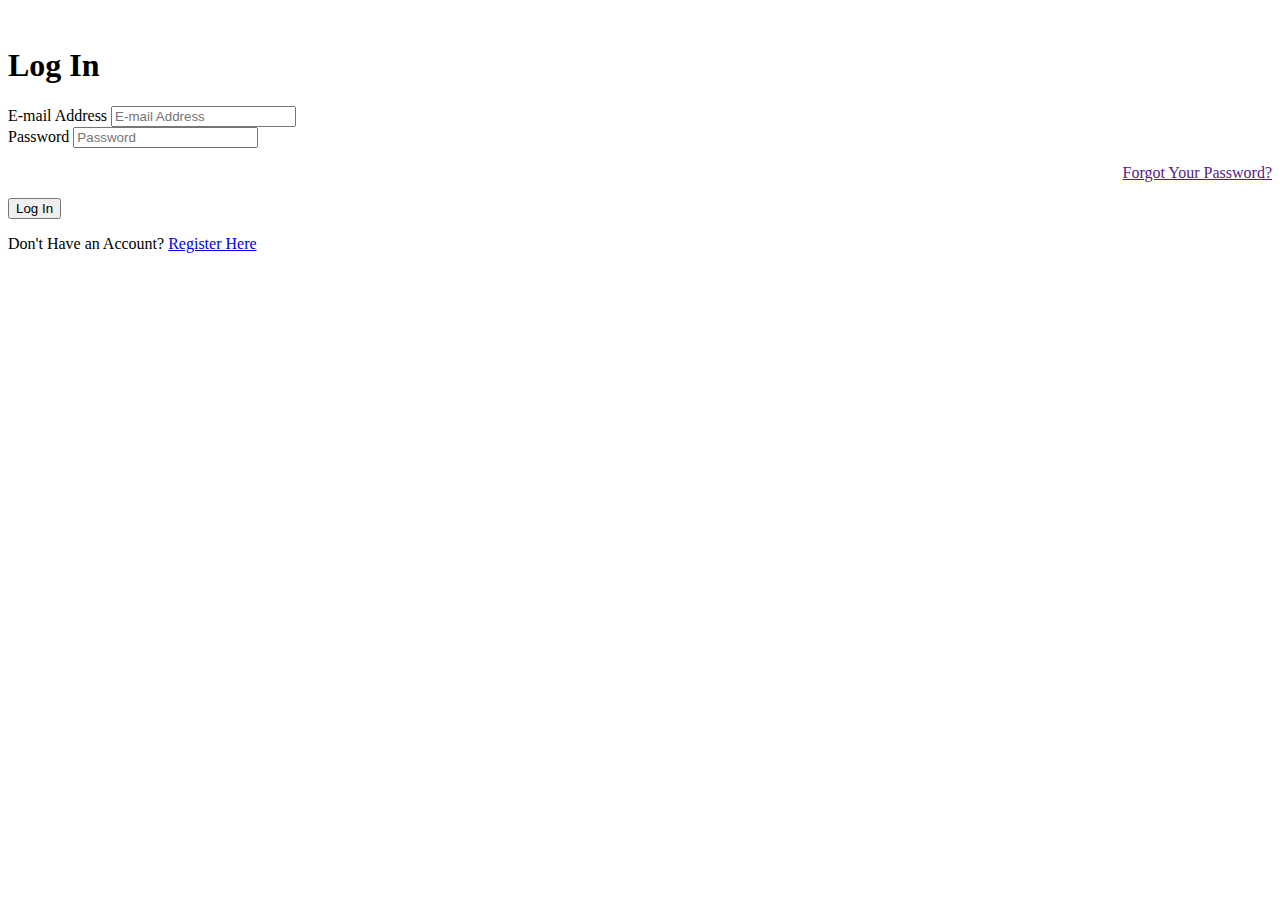
==== login.html @ 68125bc8 "first commit" ====
<!DOCTYPE html> 
<html lang="en">
<head> 
    <meta charset="UTF-8">
    <meta http-equiv="X-UA-Compatible" content="IE=edge">
    <meta name="viewport" content="width=device-width, initial-scale=1.0">
    <title>Document</title>
    <link rel="stylesheet" href="css/styles.css">
</head>
<body>
    <div class="container-between">
        <div class="image">
            <img class="img-form-1" src="image/logo-background.png" alt="">
            <img class="img-form-2" src="image/logo-background-full.png" alt="">
            <img class="img-form-3" src="image/logo-background-full-small.png" style="max-width: 40vh" alt="">
        </div>
        <div>
            <h1 class="title">Log In</h1>
            <form action="">
                <div class="container-between">
                    <label class="form-label" for="inputEmail">E-mail Address</label>
                    <input class="form-input" type="email" placeholder="E-mail Address" id="inputEmail" required>
                </div>
                <div class="container-between">
                    <label class="form-label" for="inputPassword">Password</label>
                    <input class="form-input" type="password" placeholder="Password" id="inputPassword" required>
                </div>
                <p style="text-align: right;"><a href="">Forgot Your Password?</a></p>
                <input class="form-button" type="button" value="Log In">
                <p>Don't Have an Account? <a href="register.html">Register Here</a></p>
            </form>
        </div>
    </div>
</body>
</html>
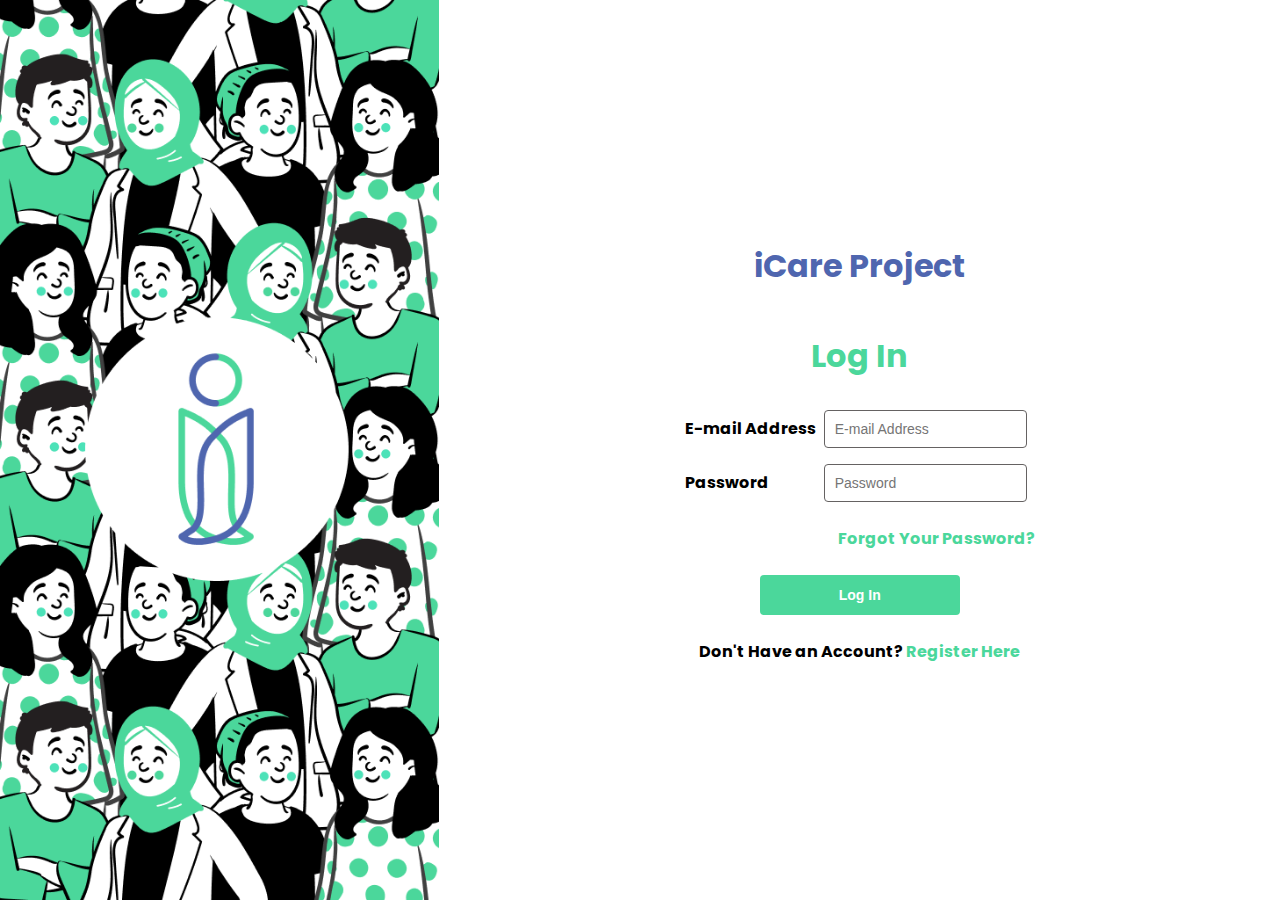
==== commit 0ea60f89: "second-commit" ====
--- a/login.html
+++ b/login.html
@@ -4,32 +4,36 @@
     <meta charset="UTF-8">
     <meta http-equiv="X-UA-Compatible" content="IE=edge">
     <meta name="viewport" content="width=device-width, initial-scale=1.0">
-    <title>Document</title>
+    <title>iCare Project - Login Page</title>
     <link rel="stylesheet" href="css/styles.css">
+    <link rel="icon" href="image/icon.png">
 </head>
 <body>
-    <div class="container-between">
-        <div class="image">
-            <img class="img-form-1" src="image/logo-background.png" alt="">
-            <img class="img-form-2" src="image/logo-background-full.png" alt="">
-            <img class="img-form-3" src="image/logo-background-full-small.png" style="max-width: 40vh" alt="">
-        </div>
-        <div>
+    <div class="container-flex-start">
+        <!-- Image -->
+        <div class="loginRegisterImage"></div>
+        <!-- Login Form -->
+        <div class="form-content">
+            <a href="index.html" style="text-decoration: none;"><h1 class="web-name">iCare Project</h1></a>
             <h1 class="title">Log In</h1>
-            <form action="">
+            <form action="profile.html">
                 <div class="container-between">
-                    <label class="form-label" for="inputEmail">E-mail Address</label>
-                    <input class="form-input" type="email" placeholder="E-mail Address" id="inputEmail" required>
+                    <label class="form-label" for="loginEmail">E-mail Address</label>
+                    <input class="form-input" type="email" placeholder="E-mail Address" id="loginEmail" required>
                 </div>
+                <span id="loginEmailInvalid" class="form-invalid"></span>
                 <div class="container-between">
-                    <label class="form-label" for="inputPassword">Password</label>
-                    <input class="form-input" type="password" placeholder="Password" id="inputPassword" required>
+                    <label class="form-label" for="loginPassword">Password</label>
+                    <input class="form-input" type="password" placeholder="Password" id="loginPassword" required>
                 </div>
+                <span id="loginPasswordInvalid" class="form-invalid"></span>
                 <p style="text-align: right;"><a href="">Forgot Your Password?</a></p>
-                <input class="form-button" type="button" value="Log In">
+                <input id="buttonLogin" class="form-button" type="submit" value="Log In">
                 <p>Don't Have an Account? <a href="register.html">Register Here</a></p>
             </form>
         </div>
     </div>
+    <script src="https://code.jquery.com/jquery-3.6.0.js" integrity="sha256-H+K7U5CnXl1h5ywQfKtSj8PCmoN9aaq30gDh27Xc0jk=" crossorigin="anonymous"></script>
+    <script src="js/validation.js"></script>
 </body>
 </html>--- a/css/styles.css
+++ b/css/styles.css
@@ -0,0 +1,430 @@
+@import url('https://fonts.googleapis.com/css2?family=Poppins:ital,wght@0,100;0,200;0,300;0,400;0,500;0,600;0,700;0,800;0,900;1,100;1,200;1,300;1,400;1,500;1,600;1,700;1,800;1,900&display=swap');
+
+/* Landing Page */
+
+html {
+    scroll-behavior: smooth;
+}
+
+body{
+    margin: 0;
+    font-family: 'Poppins', sans-serif;
+}
+
+nav{
+    padding: 8px 0;
+    align-items: center;
+    display: flex;
+}
+
+.white {
+    background-color: white;
+    color: black;
+}
+
+.nav-list {
+    list-style-type: none;
+    align-items: center;
+    display: flex;
+    justify-content: space-around;
+}
+
+.nav-element {
+    display: inline;
+    align-items: center;
+    margin-left: 20px;
+    font-weight: bold;
+    align-items: center;
+    text-align: center;
+}
+
+.nav-element a {
+    text-decoration: none;
+    color: white;
+}
+
+.line {
+    width: 40px;
+    height: 4px;
+    background-color: white;
+    margin: 8px;
+}
+
+/* Navbar Hamburger */
+
+.hamburger {
+    display: none;
+}
+
+.hamburger input{
+    position: absolute;
+    width: 40px;
+    height: 30px;
+    left: -7px;
+    top: 5px;
+    opacity: 0.0;
+    cursor: pointer;
+    z-index: 4;
+    color: #fff;
+}
+
+.hamburger div {
+    display: block;
+    width: 28px;
+    height: 3px;
+    background-color: #fdfdfd;
+    border-radius: 5px;
+    transition: all 0.5s;
+   
+    
+}
+
+/* Navbar Animation */
+
+.hamburger div:nth-child(2){
+    transform-origin: 0 0;
+}
+.hamburger div:nth-child(4){
+    transform-origin: 0 100%;
+}
+
+.hamburger input:checked ~ div:nth-child(2){
+    background-color: #fff;
+    transform: rotate(45deg) translate(0.7px, 4px);
+}
+
+.hamburger input:checked ~ div:nth-child(4){
+    background-color: #fff;
+    transform: rotate(-45deg) translate(-3px, -3px);
+}
+
+.hamburger input:checked ~ div:nth-child(3){
+    opacity: 0;
+    transform: scale(0);
+}
+
+/* Landing Page - About Us Section */
+
+.about-image {
+    max-height: 60vh;
+}
+
+.container, .container-column, .container-between, .container-row{
+    display: flex;
+    justify-content: center;
+    align-items: center;
+}
+
+.container-between {
+    text-align: center;
+    justify-content: space-between;
+}
+
+.container-column {
+    flex-direction: column;
+}
+
+/* Landing Page - Features Section */
+
+.features {
+    padding: 1vh 0;
+    text-align: center;
+}
+
+.feature-list{
+    display: flex;
+    align-items: center;
+    justify-content: center;
+    flex-direction: column;
+    text-align: center;
+    margin: 16px 32px;
+}
+
+.green {
+    background-color: #4BD79B;
+}
+
+
+.feature-icon {
+    width: 100px;
+    height: 100px;
+    border-radius: 100%;    
+}
+
+#feature-icon-1{
+    content: url('../image/landing/feature-icon-1.png');
+}
+
+#feature-icon-2{
+    content: url('../image/landing/feature-icon-2.png');
+}
+
+#feature-icon-3{
+    content: url('../image/landing/feature-icon-3.png');
+}
+
+.feature-text {
+    max-width: 25vh;
+}
+
+/* Landing Page - Quotes Section */
+
+.quote-active {
+    display: inline-block;
+    text-align: center;
+}
+
+.quote-inactive {
+    display: none;
+}
+
+.quote-person {
+    width: 100px;
+    height: 100px;
+    border-radius: 100%;
+    margin: auto;
+}
+
+#quote-person-1{
+    content: url('../image/landing/quote-person-1.png');
+}
+
+#quote-person-2{
+    content: url('../image/landing/quote-person-2.png');
+}
+
+#quote-person-3{
+    content: url('../image/landing/quote-person-3.png');
+}
+
+/* Landing Page - Sign Up Section */
+
+.sign-up {
+    padding: 12vh 0;
+    text-align: center;
+}
+
+/* Landing Page - Contact Section */
+
+.contact {
+    text-align: center;
+    padding: 4vh 0;
+}
+
+.contact-icon {
+    max-width: 24px;
+    margin: 0 8px;
+}
+
+/* Login and Sign Up Page */
+
+.form-label {
+    font-weight: bold;
+    display: inline-block;
+ }
+
+.form-content{
+    width: 100%; justify-content: 
+    center; display: flex; 
+    flex-direction: column; 
+    align-items: center; 
+    text-align: center;
+}
+
+.form-input {
+    margin: 8px;
+    padding: 10px;
+    font-size: 14px;
+    border-radius: 4px;
+    border: 1px solid #656262;
+}
+
+.form-input:focus {
+    border: 1px solid #4BD79B;
+    box-shadow: 0 0 3px#4BD79B;
+    outline: none;
+}
+
+.form-button {
+    padding: 12px 0;
+    width: 200px;
+    background-color: #4BD79B;
+    color: white;
+    font-size: 14px;
+    font-weight: bold;
+    border: none;
+    border-radius: 4px;
+    transition: 0.4s ease;
+    margin: 8px 0;
+}
+
+.form-invalid {
+    color: #EC7575;
+    text-align: center;
+}
+
+.form-button:hover {
+    background-color: #4CE2B8;
+}
+
+p {
+    font-weight: bold;
+}
+
+p a {
+    text-decoration: none;
+    color: #4BD79B;
+}
+
+p a:hover {
+    color: #4CE2B8;
+}
+
+.web-name {
+    color: #4F66AF;;
+}
+
+.title {
+    color: #4BD79B;
+}
+
+.loginRegisterImage {
+    content: url('../image/loginregister/default-logo-background.png');
+    object-fit: cover;
+    max-height: 100vh;
+}
+
+.container-flex-start{
+    display: flex; 
+    justify-content: flex-start;
+    align-items: center
+}
+
+@media screen and (max-width: 768px){
+    .hamburger{
+        display: block;
+        z-index: 3;
+    }
+
+    nav ul{
+        position: absolute;
+        right: 0;
+        top: 40px;
+        height: 90vh;
+        bottom: 90vh;
+        width: 100%;
+        justify-content: space-evenly(10px);
+        align-items: center;
+        transition: all 1s;
+        flex-direction: column;
+        z-index: -1;
+        background-color: #4BD79B;
+        transform: translateX(-100%);
+        opacity: 0;
+        z-index: 0;
+        border-bottom-left-radius: 2vh;
+        border-bottom-right-radius: 2vh;
+    }
+
+    nav ul.slide{
+        opacity: 1;
+        transform: translateX(0);
+    }
+
+    .nav-element{
+        width: 50%;
+    }
+
+    .container, .container-between, .container-flex-start{
+        flex-direction: column;
+    }
+
+    .loginRegisterImage {
+        content: url('../image/loginregister/medium-logo-background.png');
+    }
+
+}
+
+@media screen and (max-width: 375px) and (min-width: 0px){
+
+    .about-image{
+        max-height: 10vh;
+    }
+
+    h1, h2, h3, h4, p, .form-input, .form-label {
+        font-size: 0.75rem;
+    }
+
+    .form-input {
+        padding: 5px;
+        border-radius: 4px;
+        border: 1px solid #656262;
+    }
+
+    .hamburger{
+        display: block;
+        z-index: 3;
+    }
+
+    nav ul{
+        position: absolute;
+        right: 0;
+        top: 20px;
+        height: 40vh;
+        justify-content: space-evenly;
+        align-items: center;
+        transition: all 1s;
+        flex-direction: column;
+        z-index: -1;
+        background-color: #4BD79B;
+        width: 100%;
+        transform: translateX(-100%);
+        opacity: 0;
+        z-index: 0;
+        border-bottom-left-radius: 2vh;
+        border-bottom-right-radius: 2vh;
+    }
+
+    .nav-element {
+        display: inline;
+        align-items: center;
+        font-weight: bold;
+        align-items: center;
+        text-align: center;
+        font-size: 8px;
+    }
+
+    nav ul.slide{
+        opacity: 1;
+        transform: translateX(0);
+    }
+
+    .container, .container-between{
+        flex-direction: column;
+    }
+
+    .feature-list{
+        margin: 16px 0;
+    }
+
+    .feature-icon, .quote-person {
+        width: 50px;
+        height: 50px;
+    }
+
+    .loginRegisterImage {
+        content: url('../image/loginregister/small-logo-background.png');
+        object-fit: cover;
+    }
+
+    .form-button{
+        max-width: 50px;
+        font-size: 6px;
+    }
+
+    .contact-icon{
+        max-width: 12px;
+    }
+
+}
+
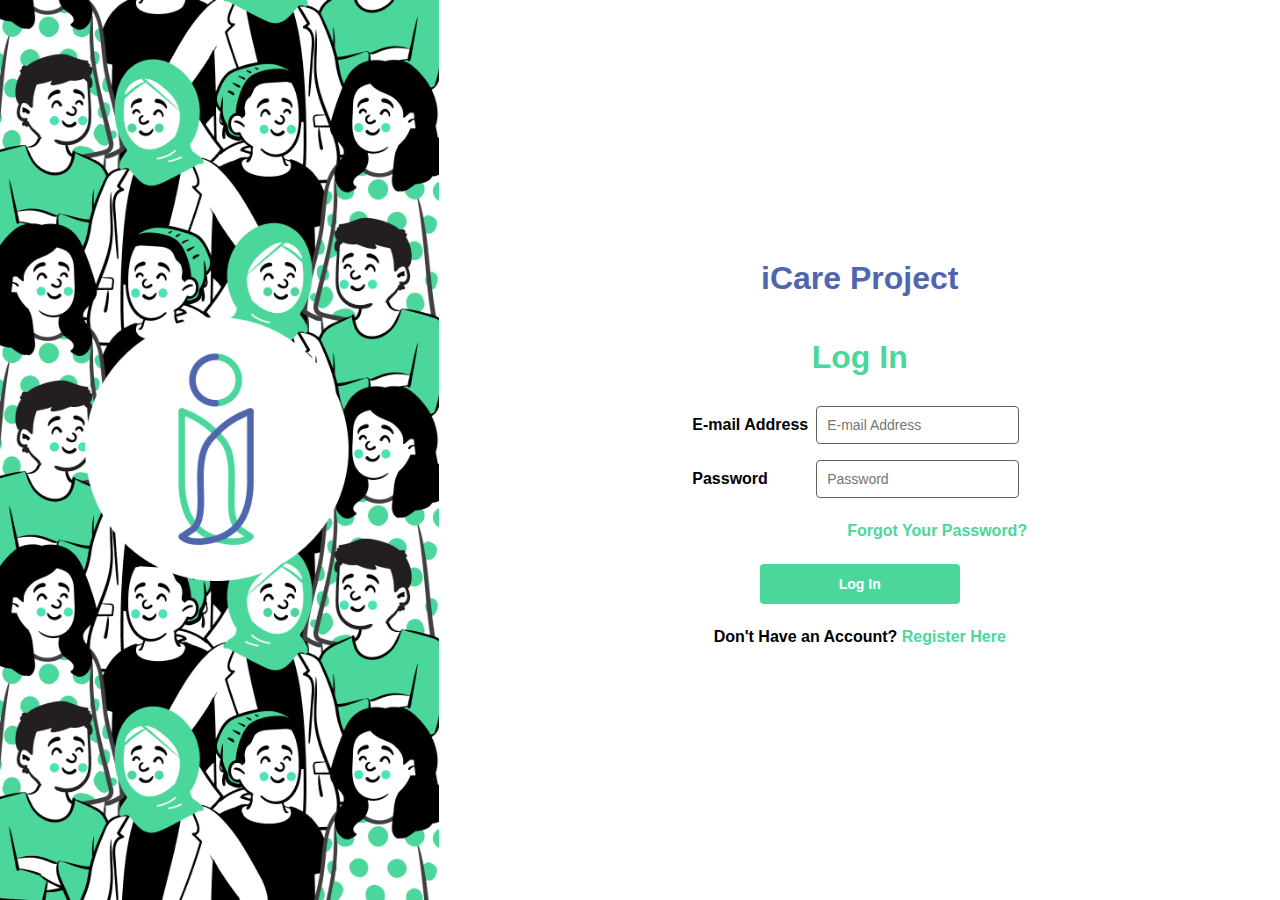
==== commit d1e8edb6: "Add files via upload" ====
--- a/login.html
+++ b/login.html
@@ -5,7 +5,7 @@
     <meta http-equiv="X-UA-Compatible" content="IE=edge">
     <meta name="viewport" content="width=device-width, initial-scale=1.0">
     <title>iCare Project - Login Page</title>
-    <link rel="stylesheet" href="css/styles.css">
+    <link rel="stylesheet" href="css/validation.css">
     <link rel="icon" href="image/icon.png">
 </head>
 <body>
--- a/css/validation.css
+++ b/css/validation.css
@@ -0,0 +1,136 @@
+/* Login and Sign Up Page */
+
+body{
+    margin: 0;
+    font-family: 'Poppins', sans-serif;
+}
+
+.container-between, .container-flex-start{
+    display: flex;
+    align-items: center;
+}
+
+.container-between{
+    justify-content: space-between;
+}
+
+.container-flex-start{
+    justify-content: flex-start;
+}
+
+.form-label {
+    font-weight: bold;
+    display: inline-block;
+ }
+
+.form-content{
+    width: 100%; justify-content: 
+    center; display: flex; 
+    flex-direction: column; 
+    align-items: center; 
+    text-align: center;
+}
+
+.form-input {
+    margin: 8px;
+    padding: 10px;
+    font-size: 14px;
+    border-radius: 4px;
+    border: 1px solid #656262;
+}
+
+.form-input:focus {
+    border: 1px solid #4BD79B;
+    box-shadow: 0 0 3px#4BD79B;
+    outline: none;
+}
+
+.form-button {
+    padding: 12px 0;
+    width: 200px;
+    background-color: #4BD79B;
+    color: white;
+    font-size: 14px;
+    font-weight: bold;
+    border: none;
+    border-radius: 4px;
+    transition: 0.4s ease;
+    margin: 8px 0;
+}
+
+.form-invalid {
+    color: #EC7575;
+    text-align: center;
+}
+
+.form-button:hover {
+    background-color: #4CE2B8;
+}
+
+p {
+    font-weight: bold;
+}
+
+p a {
+    text-decoration: none;
+    color: #4BD79B;
+}
+
+p a:hover {
+    color: #4CE2B8;
+}
+
+.web-name {
+    color: #4F66AF;;
+}
+
+.title {
+    color: #4BD79B;
+}
+
+.loginRegisterImage {
+    content: url('../image/loginregister/default-logo-background.png');
+    object-fit: cover;
+    max-height: 100vh;
+}
+
+@media screen and (max-width: 768px){
+
+    .container, .container-between, .container-flex-start{
+        flex-direction: column;
+    }
+
+    .loginRegisterImage {
+        content: url('../image/loginregister/medium-logo-background.png');
+    }
+
+}
+
+@media screen and (max-width: 375px) and (min-width: 0px){
+
+    h1, h2, h3, h4, p, .form-input, .form-label {
+        font-size: 0.75rem;
+    }
+
+    .form-input {
+        padding: 5px;
+        border-radius: 4px;
+        border: 1px solid #656262;
+    }
+
+    .container, .container-between{
+        flex-direction: column;
+    }
+
+    .loginRegisterImage {
+        content: url('../image/loginregister/small-logo-background.png');
+        object-fit: cover;
+    }
+
+    .form-button{
+        max-width: 50px;
+        font-size: 6px;
+    }
+
+}
+
